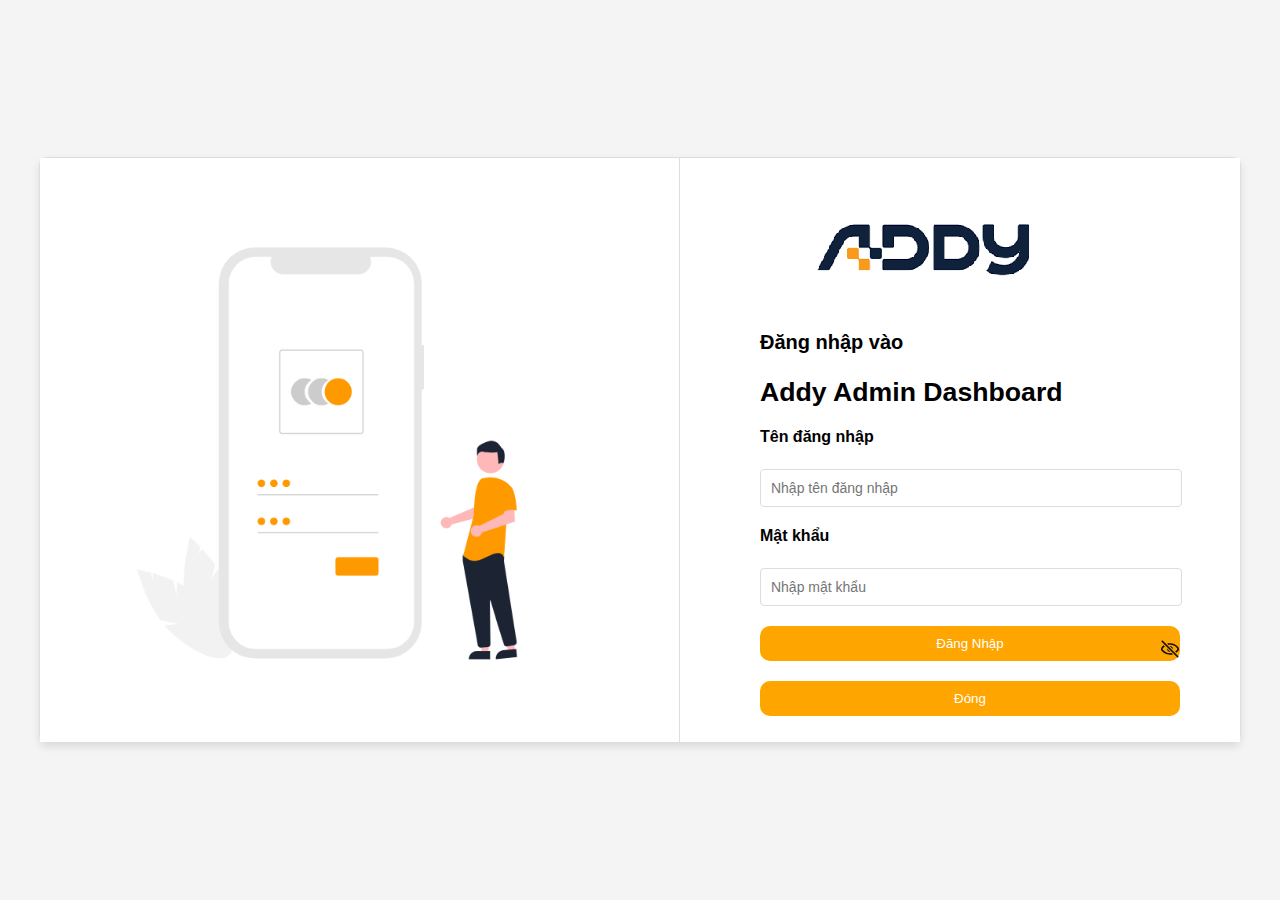
==== src/pages/index.html @ 16a588e0 "Re structure project" ====
<!DOCTYPE html>
<html lang="en">
<head>
    <meta charset="UTF-8">
    <link rel="icon" href="/favicon.ico" />
    <meta name="viewport" content="width=device-width, initial-scale=1.0">
    <link rel="stylesheet" href="../assets/css/index.css">
    <title>Addy Ecommerce Dashboard</title>
</head>
<body>
        <div class="container">
        <div class="image-column">
            <img src="../assets/images/Untitled.png" alt="Image">
        </div>
        <div class="form-column">
        <div class="login-form">
            <img src="../assets/images/ANDDY.png" class="center-image" alt="Image">
            <h1>Đăng nhập vào</h1>
            <h2>Addy Admin Dashboard </h2>
            <form id="loginForm" action="#" method="POST">
                <div class="from-group">
                    <label for="username">Tên đăng nhập</label><br>
                    <input type="text" id="username" name="username" placeholder="Nhập tên đăng nhập" required>
                        <span class="error-message" id="username-error" style="display: none;"></span>
                </div>
                <div class="from-group">
                    <label for="password">Mật khẩu</label><br>
                    <input type="password" id="password" name="password" placeholder="Nhập mật khẩu" required>
                        <img class="eye-icon" onclick="tongglePassword()" src="../assets/svg/eye-off-svgrepo-com.svg" alt="show password"/>
                        <span class="error-message" id="password-error" style="display: none;"></span>
                </div>
                    <button type="submit">Đăng Nhập</button>
                    <button onclick="closeWindow()">Đóng</button>
            </form>
                </div>
        </div>
        </div>
    <script>
        function tongglePassword() {
            var passwordField = document.getElementById("password");
            var eyeIcon = document.querySelector(".eye-icon");

            if (passwordField.type === "password") {
                passwordField.type = "text";
                eyeIcon.innerText = "👁️";
            } else {
                passwordField.type = "password";
                eyeIcon.innerText = "👁️";
            }
        }

        document.getElementById("loginForm").addEventListener("submit",function(event) {
            event.preventDefault();
            var username = document.getElementById("username").value;
            var password = document.getElementById("password").value;
            var isValid = true;
                if (username.trim() === "") {
                document.getElementById("username-error").innerText = "Tên đăng nhập không được để trống";
                document.getElementById("username-error").style.display = "block";
                isValid = false;

                } else {
                document.getElementById("username-error").style.display = "none";   
                } 

                if (password.trim() === "") {
                document.getElementById("password-error").innerText = "Mật khẩu không được để trống";
                document.getElementById("password-error").style.display = "block";
                isValid = false;

                } else {
                document.getElementById("password-error").style.display = "none";   
                }
                if (isValid) {
                    alert("Đăng nhập thành công!");
                }
            });
        function closeWindow() {
            window.close();
        }
    </script>
</body>
</html>
---- src/assets/css/index.css ----
body {
    font-family: Arial, sans-serif;
    margin: 0;
    padding: 0;
    height: 100vh;
    display: flex;
    justify-content: center;
    align-items: center;
    background-color: #f4f4f4;
  }
  
  .container {
    display: flex;
    width: 100%;
    max-width: 1200px;
    height: 584px;
    border: 1px solid #ddd;
    border-radius: 8px;
    box-shadow: 0 4px 8px rgba(0, 0, 0, 0.1);
  }
  
  
  .image-column {
    flex: 1;
    background-color: #ccc;
    display: flex;
    justify-content: center;
    align-items: center;
  }

  .image-column img {
    width: auto;
    height: 100%;
  }

  .form-column {
    
    flex: 1;
    padding: 30px;
    display: flex;
    justify-content: center;
    align-items: center;
    background-color: #fff;
    border-left: 1px solid #ddd;
  }
  
  .login-form {
    width: 100%;
    max-width: 400px;
  }

  .login-form h1{
    margin-top: 20px;
    font-size: 15pt;
    width: 100%;
    max-width: 400px;
  }
  
  .login-form h2 {
    font-size: 20pt;
    text-align: left;
    margin-bottom: 20px;
  }
  
  .form-group {
    margin-bottom: 15px;
  }
  
  label {
    margin-top: 20px;
    font-weight: bold;
    display: block;
    margin-bottom: 5px;
  }
  
  input[type="text"], input[type="password"] {
    width: 100%;
    padding: 10px;
    font-size: 14px;
    border: 1px solid #ddd;
    border-radius: 4px;
  }
  
  button {
    margin-top: 20px;
    width: 105%;
    padding: 10px;
    background-color: orange;
    color: white;
    border: none;
    border-radius: 10px;
    cursor: pointer;
  }
  
  button:hover {
    background-color: rgb(227, 194, 132);
  }
  
  .error-message {
    color: red;
    font-size: 12px;
    display: none;
  }

  .eye-icon {
    position: absolute;
    top: 71%;
    right: 100px;
    transform: translateZ(-95%);
    width: 20px;
    height: 20px;
  }
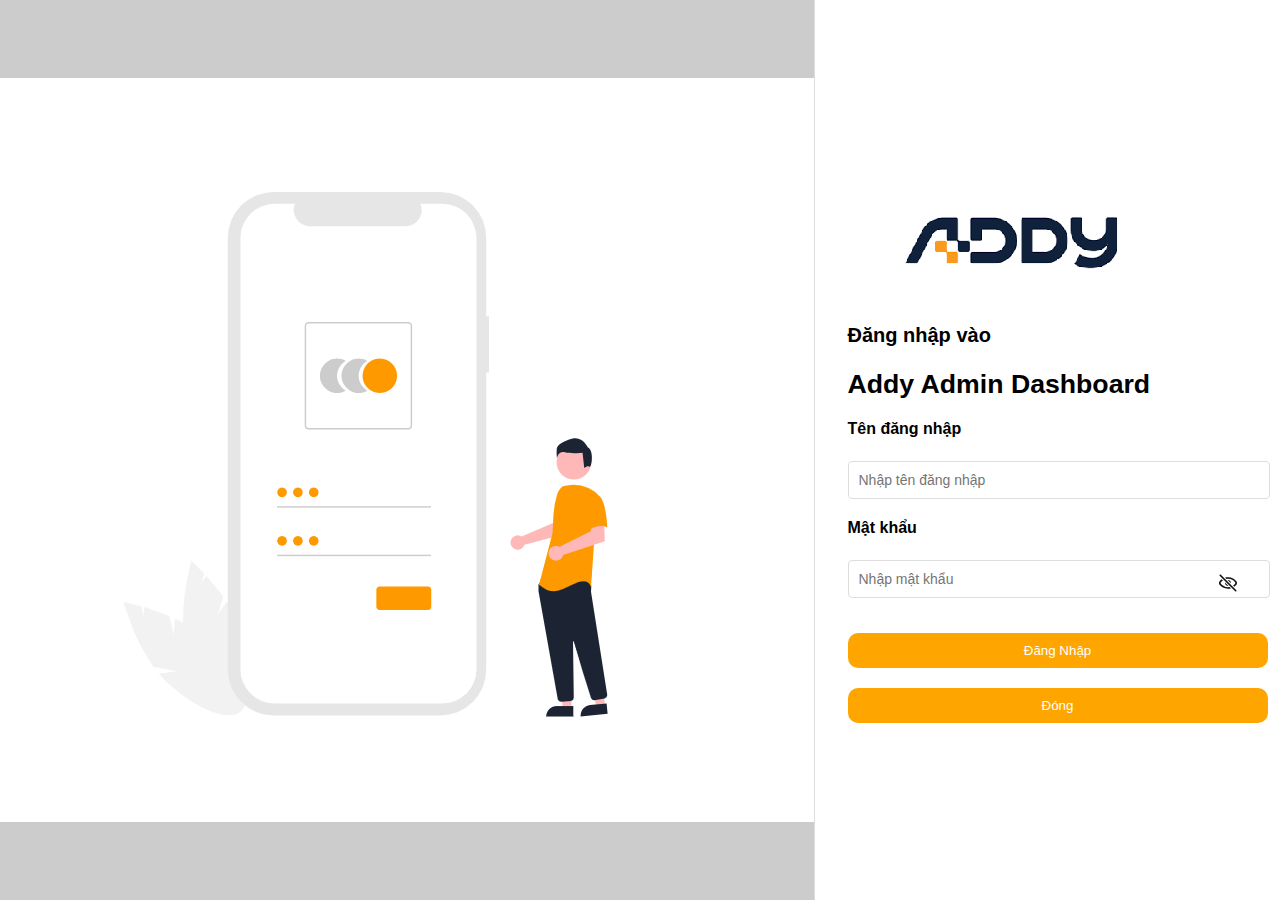
==== commit c1eb9f44: "Re structure project" ====
--- a/src/pages/index.html
+++ b/src/pages/index.html
@@ -14,38 +14,36 @@
         </div>
         <div class="form-column">
         <div class="login-form">
-            <img src="../assets/images/ANDDY.png" class="center-image" alt="Image">
+            <img src="../assets/images/ANDDY.png" class="center-image" alt="Image 1">
             <h1>Đăng nhập vào</h1>
             <h2>Addy Admin Dashboard </h2>
             <form id="loginForm" action="#" method="POST">
-                <div class="from-group">
+                <div class="form-group">
                     <label for="username">Tên đăng nhập</label><br>
                     <input type="text" id="username" name="username" placeholder="Nhập tên đăng nhập" required>
                         <span class="error-message" id="username-error" style="display: none;"></span>
                 </div>
-                <div class="from-group">
+                <div class="form-group">
                     <label for="password">Mật khẩu</label><br>
                     <input type="password" id="password" name="password" placeholder="Nhập mật khẩu" required>
-                        <img class="eye-icon" onclick="tongglePassword()" src="../assets/svg/eye-off-svgrepo-com.svg" alt="show password"/>
+                        <img class="eye-icon" onclick="togglePassword()" src="../assets/svg/eye-off-svgrepo-com.svg" alt="show password"/>
                         <span class="error-message" id="password-error" style="display: none;"></span>
                 </div>
                     <button type="submit">Đăng Nhập</button>
-                    <button onclick="closeWindow()">Đóng</button>
+                    <button type="button" onclick="closeWindow()">Đóng</button>
             </form>
                 </div>
         </div>
         </div>
     <script>
-        function tongglePassword() {
+        function togglePassword() {
             var passwordField = document.getElementById("password");
             var eyeIcon = document.querySelector(".eye-icon");
 
             if (passwordField.type === "password") {
                 passwordField.type = "text";
-                eyeIcon.innerText = "👁️";
             } else {
                 passwordField.type = "password";
-                eyeIcon.innerText = "👁️";
             }
         }
 
--- a/src/assets/css/index.css
+++ b/src/assets/css/index.css
@@ -1,9 +1,8 @@
 
 body {
-    font-family: Arial, sans-serif;
+    font-family: Arial;
     margin: 0;
     padding: 0;
-    height: 100vh;
     display: flex;
     justify-content: center;
     align-items: center;
@@ -13,11 +12,7 @@
   .container {
     display: flex;
     width: 100%;
-    max-width: 1200px;
-    height: 584px;
-    border: 1px solid #ddd;
-    border-radius: 8px;
-    box-shadow: 0 4px 8px rgba(0, 0, 0, 0.1);
+    height: 100vh;
   }
   
   
@@ -31,11 +26,9 @@
 
   .image-column img {
     width: auto;
-    height: 100%;
   }
 
   .form-column {
-    
     flex: 1;
     padding: 30px;
     display: flex;
@@ -60,11 +53,12 @@
   .login-form h2 {
     font-size: 20pt;
     text-align: left;
-    margin-bottom: 20px;
+    margin-bottom: 15px;
   }
   
   .form-group {
     margin-bottom: 15px;
+    position: relative;
   }
   
   label {
@@ -80,6 +74,7 @@
     font-size: 14px;
     border: 1px solid #ddd;
     border-radius: 4px;
+    padding-right: 10px;
   }
   
   button {
@@ -105,9 +100,36 @@
 
   .eye-icon {
     position: absolute;
-    top: 71%;
-    right: 100px;
-    transform: translateZ(-95%);
-    width: 20px;
+    top: 68%;
+    right: 0px;
+    transform: translateZ(-50%);
+    width: 40px;
     height: 20px;
-  }+    cursor: pointer;
+  }
+  @media (max-width: 768px) {
+  .container {
+  flex-direction: column;
+  }
+  .image-column {
+    max-height: 25opx;
+  }
+  .form-column {
+    padding: 15px;
+  }
+  .login-form h1 {
+    font-size: 16px;
+  }
+  .login-form h2 {
+    font-size: 18px;
+  }
+  input[type="text"], input[type="password"] {
+    font-size: 12px;
+    padding: 8px;
+  }
+  button {
+    width: 100%;
+    padding: 10px;
+    font-size: 14px;
+  }
+}